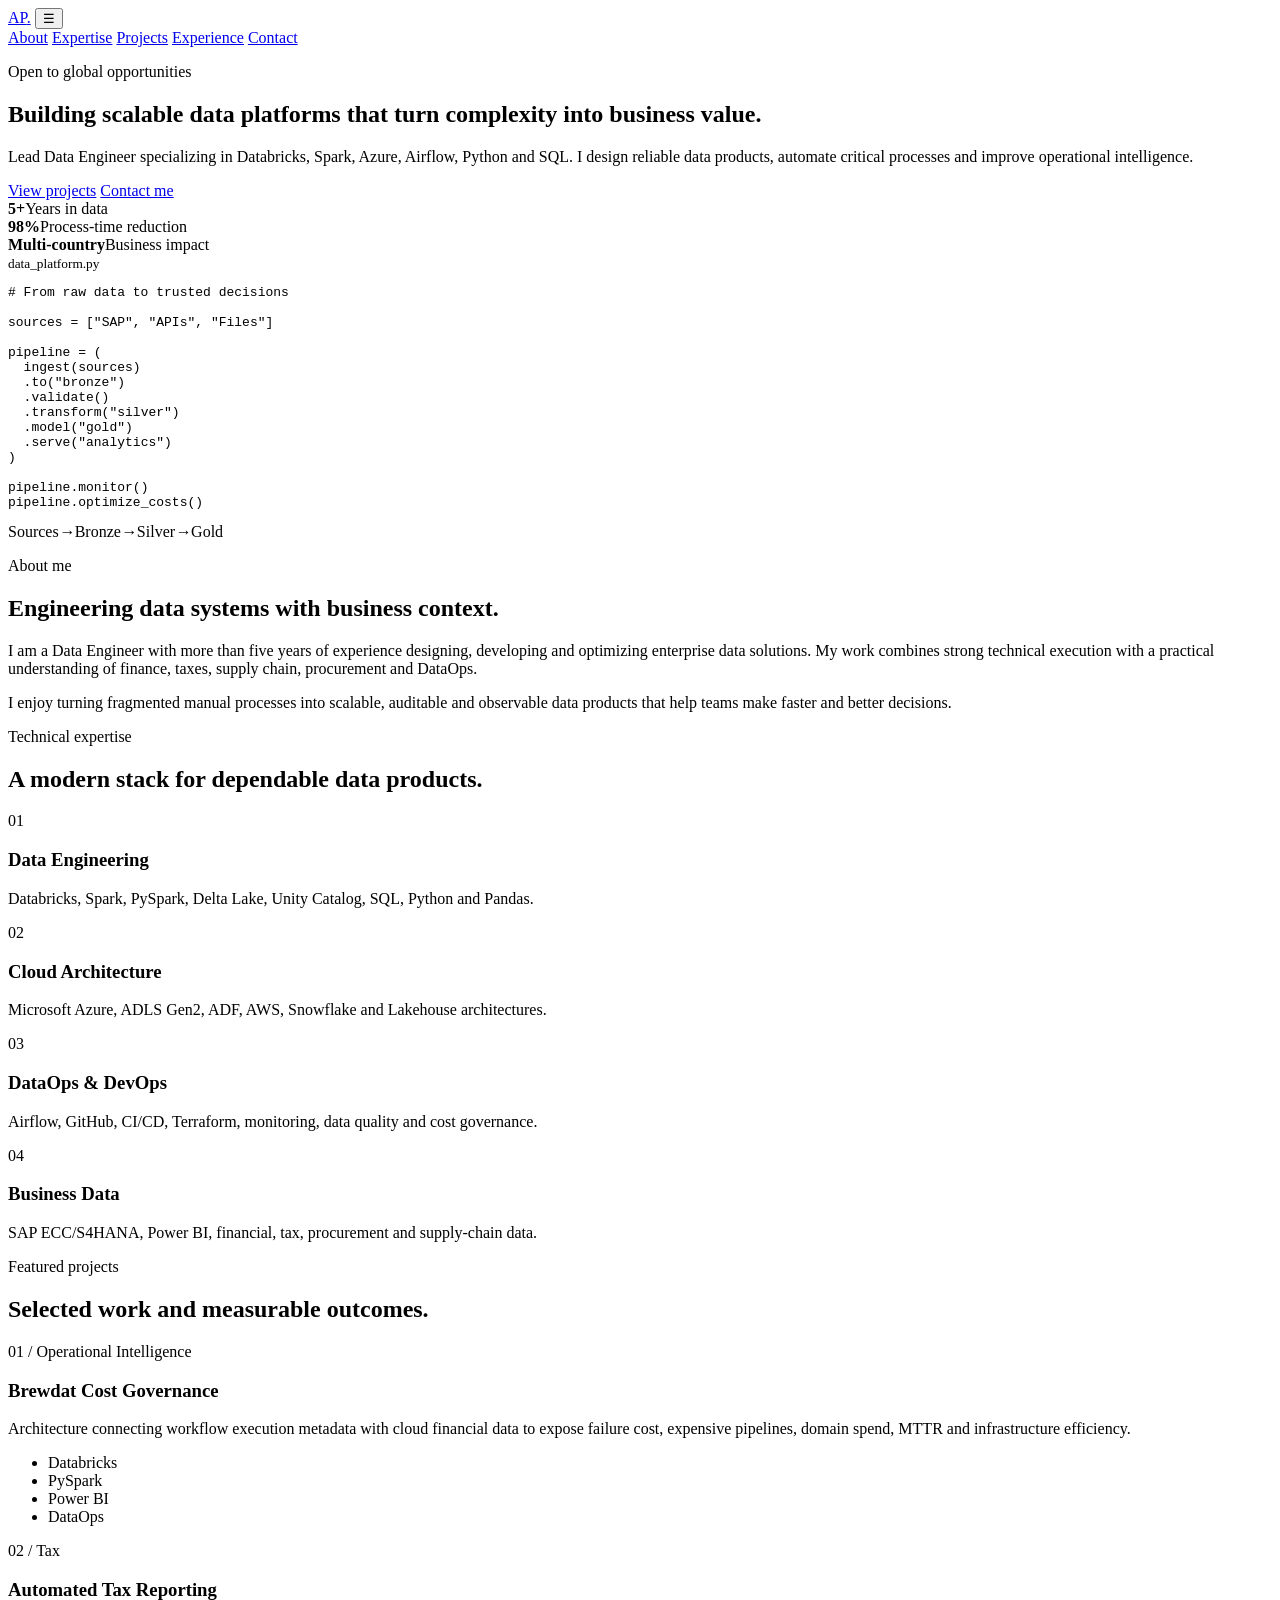
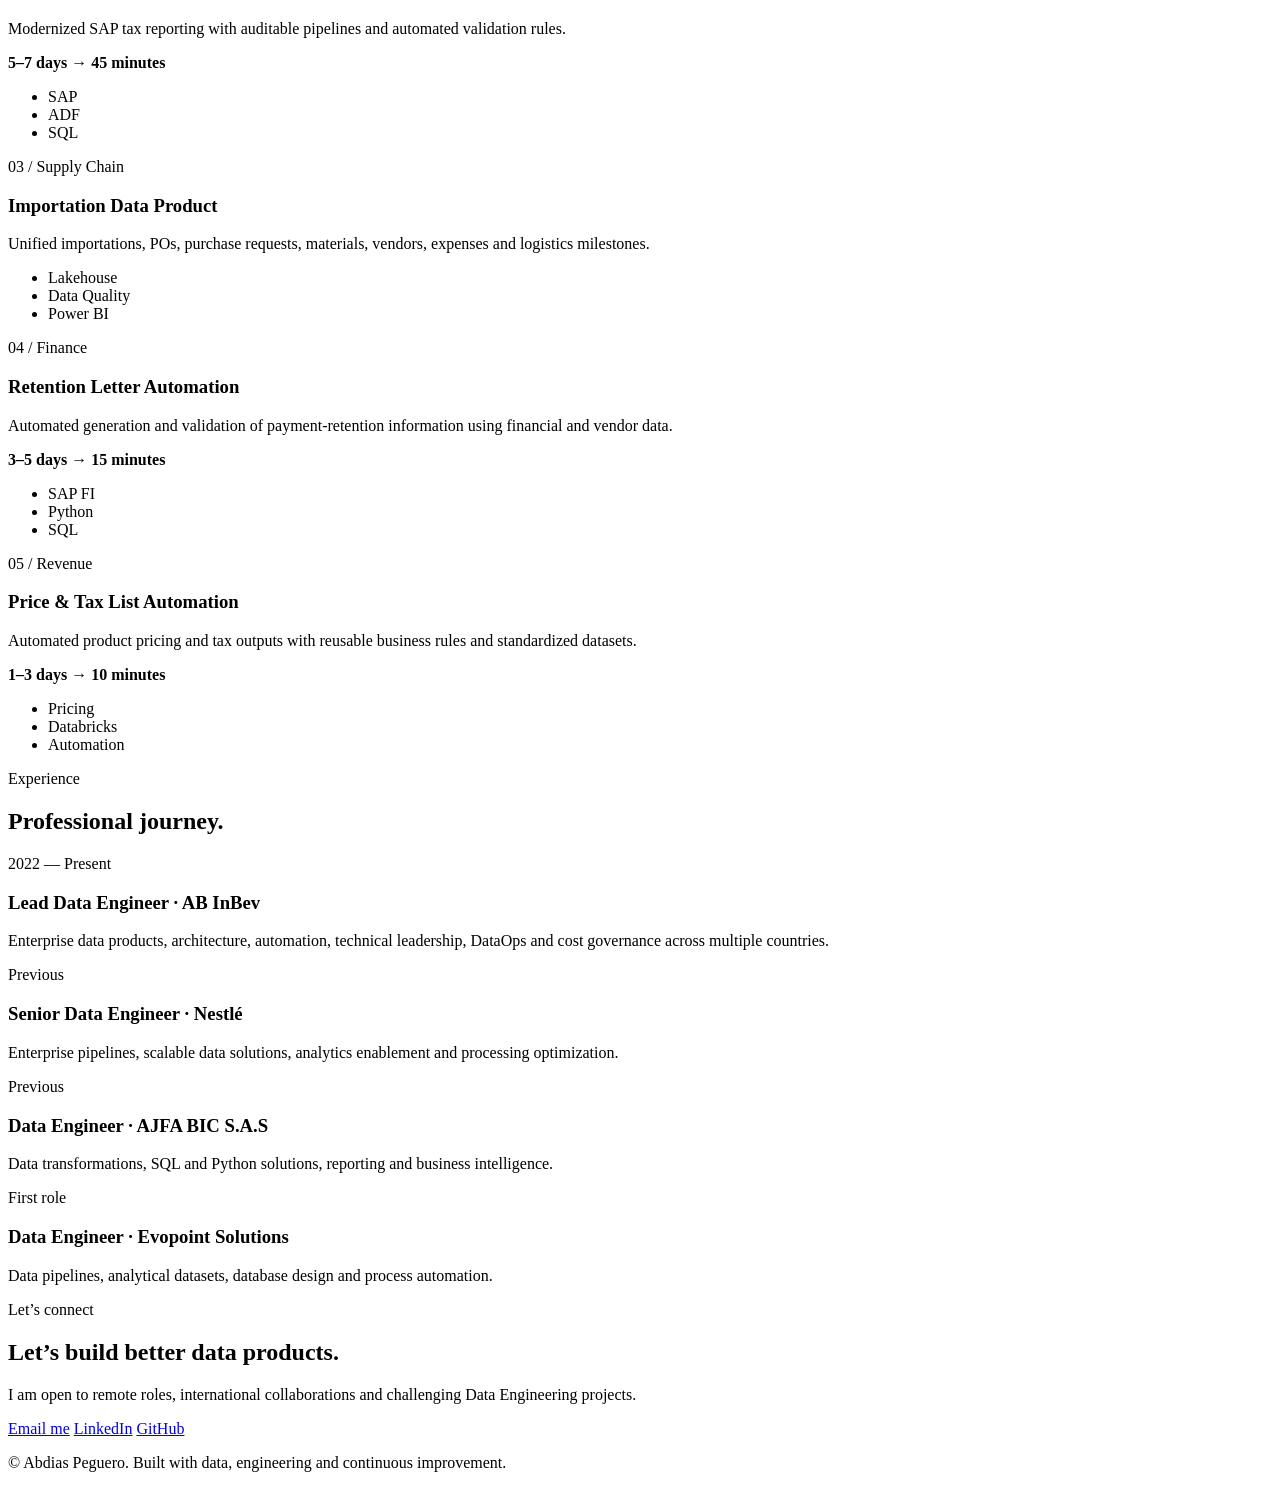
==== index.html @ fe5530bf "moving index" ====
<!DOCTYPE html>
<html lang="en">
<head>
  <meta charset="UTF-8" />
  <meta name="viewport" content="width=device-width, initial-scale=1.0" />
  <meta name="description" content="Abdias Peguero — Lead Data Engineer portfolio." />
  <meta name="theme-color" content="#07111f" />
  <title>Abdias Peguero | Lead Data Engineer</title>
  <link rel="preconnect" href="https://fonts.googleapis.com">
  <link rel="preconnect" href="https://fonts.gstatic.com" crossorigin>
  <link href="https://fonts.googleapis.com/css2?family=Inter:wght@400;500;600;700&family=Space+Grotesk:wght@500;600;700&display=swap" rel="stylesheet">
  <link rel="stylesheet" href="assets/styles.css" />
  <script defer src="assets/script.js"></script>
</head>
<body>
  <div class="background-grid" aria-hidden="true"></div>

  <header class="site-header">
    <a class="logo" href="#home" aria-label="Home">AP<span>.</span></a>
    <button class="menu-button" aria-label="Open navigation" aria-expanded="false">☰</button>
    <nav class="nav" aria-label="Main navigation">
      <a href="#about">About</a>
      <a href="#expertise">Expertise</a>
      <a href="#projects">Projects</a>
      <a href="#experience">Experience</a>
      <a class="nav-cta" href="#contact">Contact</a>
    </nav>
  </header>

  <main>
    <section id="home" class="hero section">
      <div class="hero-content reveal">
        <p class="eyebrow"><span class="status-dot"></span> Open to global opportunities</p>
        <h1>Building scalable data platforms that turn complexity into <span>business value.</span></h1>
        <p class="hero-copy">
          Lead Data Engineer specializing in Databricks, Spark, Azure, Airflow, Python and SQL.
          I design reliable data products, automate critical processes and improve operational intelligence.
        </p>
        <div class="hero-actions">
          <a class="button primary" href="#projects">View projects</a>
          <a class="button secondary" href="#contact">Contact me</a>
        </div>
        <div class="hero-metrics">
          <div><strong>5+</strong><span>Years in data</span></div>
          <div><strong>98%</strong><span>Process-time reduction</span></div>
          <div><strong>Multi-country</strong><span>Business impact</span></div>
        </div>
      </div>

      <div class="architecture-card reveal" aria-label="Modern data architecture diagram">
        <div class="terminal-header">
          <span></span><span></span><span></span>
          <small>data_platform.py</small>
        </div>
        <pre><code><span class="code-muted"># From raw data to trusted decisions</span>

<span class="code-purple">sources</span> = [<span class="code-green">"SAP"</span>, <span class="code-green">"APIs"</span>, <span class="code-green">"Files"</span>]

<span class="code-blue">pipeline</span> = (
  ingest(sources)
  .to(<span class="code-green">"bronze"</span>)
  .validate()
  .transform(<span class="code-green">"silver"</span>)
  .model(<span class="code-green">"gold"</span>)
  .serve(<span class="code-green">"analytics"</span>)
)

<span class="code-purple">pipeline</span>.monitor()
<span class="code-purple">pipeline</span>.optimize_costs()</code></pre>
        <div class="pipeline">
          <span>Sources</span><i>→</i><span>Bronze</span><i>→</i><span>Silver</span><i>→</i><span>Gold</span>
        </div>
      </div>
    </section>

    <section id="about" class="section split-section">
      <div class="section-heading reveal">
        <p class="eyebrow">About me</p>
        <h2>Engineering data systems with business context.</h2>
      </div>
      <div class="about-copy reveal">
        <p>
          I am a Data Engineer with more than five years of experience designing, developing and
          optimizing enterprise data solutions. My work combines strong technical execution with
          a practical understanding of finance, taxes, supply chain, procurement and DataOps.
        </p>
        <p>
          I enjoy turning fragmented manual processes into scalable, auditable and observable
          data products that help teams make faster and better decisions.
        </p>
      </div>
    </section>

    <section id="expertise" class="section">
      <div class="section-heading reveal">
        <p class="eyebrow">Technical expertise</p>
        <h2>A modern stack for dependable data products.</h2>
      </div>
      <div class="cards four-columns">
        <article class="glass-card reveal">
          <span class="card-icon">01</span>
          <h3>Data Engineering</h3>
          <p>Databricks, Spark, PySpark, Delta Lake, Unity Catalog, SQL, Python and Pandas.</p>
        </article>
        <article class="glass-card reveal">
          <span class="card-icon">02</span>
          <h3>Cloud Architecture</h3>
          <p>Microsoft Azure, ADLS Gen2, ADF, AWS, Snowflake and Lakehouse architectures.</p>
        </article>
        <article class="glass-card reveal">
          <span class="card-icon">03</span>
          <h3>DataOps & DevOps</h3>
          <p>Airflow, GitHub, CI/CD, Terraform, monitoring, data quality and cost governance.</p>
        </article>
        <article class="glass-card reveal">
          <span class="card-icon">04</span>
          <h3>Business Data</h3>
          <p>SAP ECC/S4HANA, Power BI, financial, tax, procurement and supply-chain data.</p>
        </article>
      </div>
    </section>

    <section id="projects" class="section">
      <div class="section-heading reveal">
        <p class="eyebrow">Featured projects</p>
        <h2>Selected work and measurable outcomes.</h2>
      </div>
      <div class="project-grid">
        <article class="project-card featured reveal">
          <div>
            <p class="project-number">01 / Operational Intelligence</p>
            <h3>Brewdat Cost Governance</h3>
            <p>
              Architecture connecting workflow execution metadata with cloud financial data to expose
              failure cost, expensive pipelines, domain spend, MTTR and infrastructure efficiency.
            </p>
          </div>
          <ul class="tags"><li>Databricks</li><li>PySpark</li><li>Power BI</li><li>DataOps</li></ul>
        </article>

        <article class="project-card reveal">
          <p class="project-number">02 / Tax</p>
          <h3>Automated Tax Reporting</h3>
          <p>Modernized SAP tax reporting with auditable pipelines and automated validation rules.</p>
          <strong class="impact">5–7 days → 45 minutes</strong>
          <ul class="tags"><li>SAP</li><li>ADF</li><li>SQL</li></ul>
        </article>

        <article class="project-card reveal">
          <p class="project-number">03 / Supply Chain</p>
          <h3>Importation Data Product</h3>
          <p>Unified importations, POs, purchase requests, materials, vendors, expenses and logistics milestones.</p>
          <ul class="tags"><li>Lakehouse</li><li>Data Quality</li><li>Power BI</li></ul>
        </article>

        <article class="project-card reveal">
          <p class="project-number">04 / Finance</p>
          <h3>Retention Letter Automation</h3>
          <p>Automated generation and validation of payment-retention information using financial and vendor data.</p>
          <strong class="impact">3–5 days → 15 minutes</strong>
          <ul class="tags"><li>SAP FI</li><li>Python</li><li>SQL</li></ul>
        </article>

        <article class="project-card reveal">
          <p class="project-number">05 / Revenue</p>
          <h3>Price & Tax List Automation</h3>
          <p>Automated product pricing and tax outputs with reusable business rules and standardized datasets.</p>
          <strong class="impact">1–3 days → 10 minutes</strong>
          <ul class="tags"><li>Pricing</li><li>Databricks</li><li>Automation</li></ul>
        </article>
      </div>
    </section>

    <section id="experience" class="section">
      <div class="section-heading reveal">
        <p class="eyebrow">Experience</p>
        <h2>Professional journey.</h2>
      </div>
      <div class="timeline">
        <article class="timeline-item reveal">
          <span>2022 — Present</span>
          <div><h3>Lead Data Engineer · AB InBev</h3><p>Enterprise data products, architecture, automation, technical leadership, DataOps and cost governance across multiple countries.</p></div>
        </article>
        <article class="timeline-item reveal">
          <span>Previous</span>
          <div><h3>Senior Data Engineer · Nestlé</h3><p>Enterprise pipelines, scalable data solutions, analytics enablement and processing optimization.</p></div>
        </article>
        <article class="timeline-item reveal">
          <span>Previous</span>
          <div><h3>Data Engineer · AJFA BIC S.A.S</h3><p>Data transformations, SQL and Python solutions, reporting and business intelligence.</p></div>
        </article>
        <article class="timeline-item reveal">
          <span>First role</span>
          <div><h3>Data Engineer · Evopoint Solutions</h3><p>Data pipelines, analytical datasets, database design and process automation.</p></div>
        </article>
      </div>
    </section>

    <section id="contact" class="section contact-section reveal">
      <p class="eyebrow">Let’s connect</p>
      <h2>Let’s build better data products.</h2>
      <p>I am open to remote roles, international collaborations and challenging Data Engineering projects.</p>
      <div class="hero-actions">
        <!-- Replace these placeholder links before publishing -->
        <a class="button primary" href="mailto:ajpeguero96@hotmail.com">Email me</a>
        <a class="button secondary" href="https://www.linkedin.com/abdiaspeguero" target="_blank" rel="noreferrer">LinkedIn</a>
        <a class="button secondary" href="https://github.com/AbdiasPC" target="_blank" rel="noreferrer">GitHub</a>
      </div>
    </section>
  </main>

  <footer>
    <p>© <span id="year"></span> Abdias Peguero. Built with data, engineering and continuous improvement.</p>
  </footer>
</body>
</html>
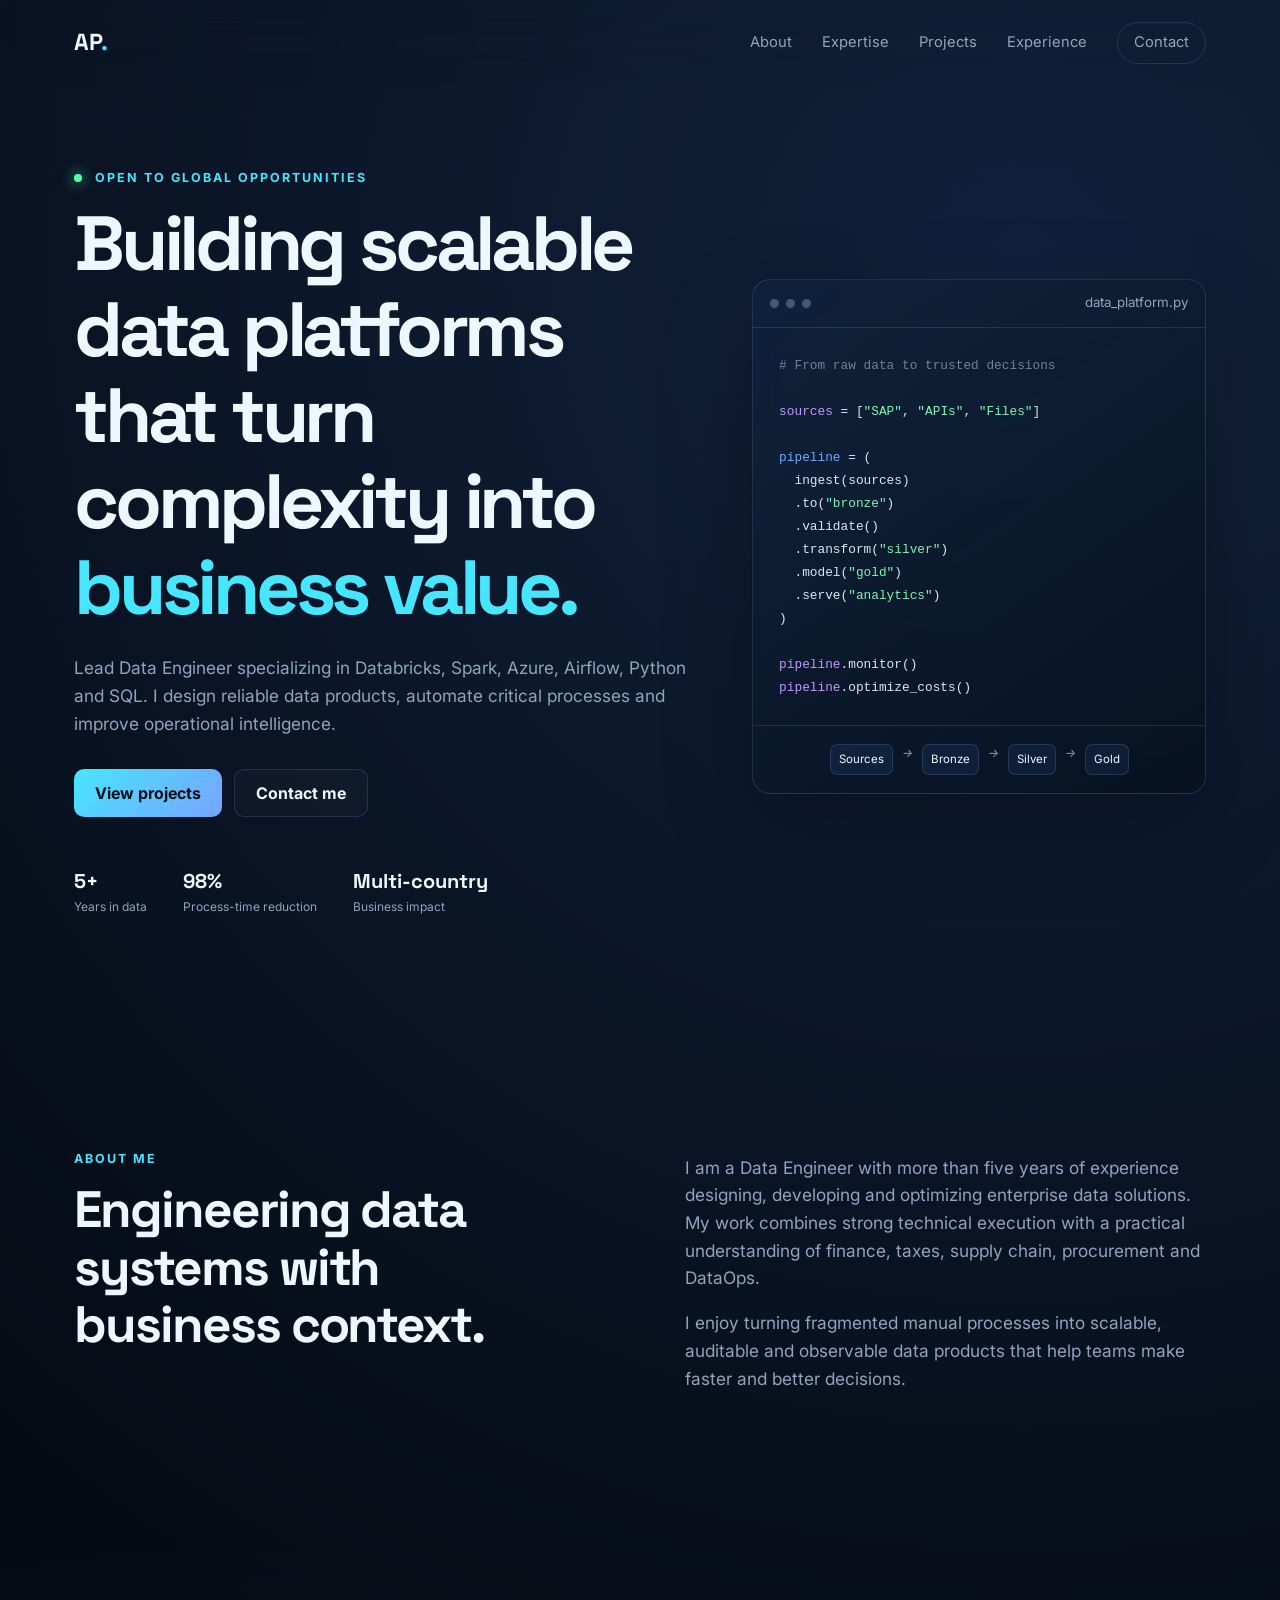
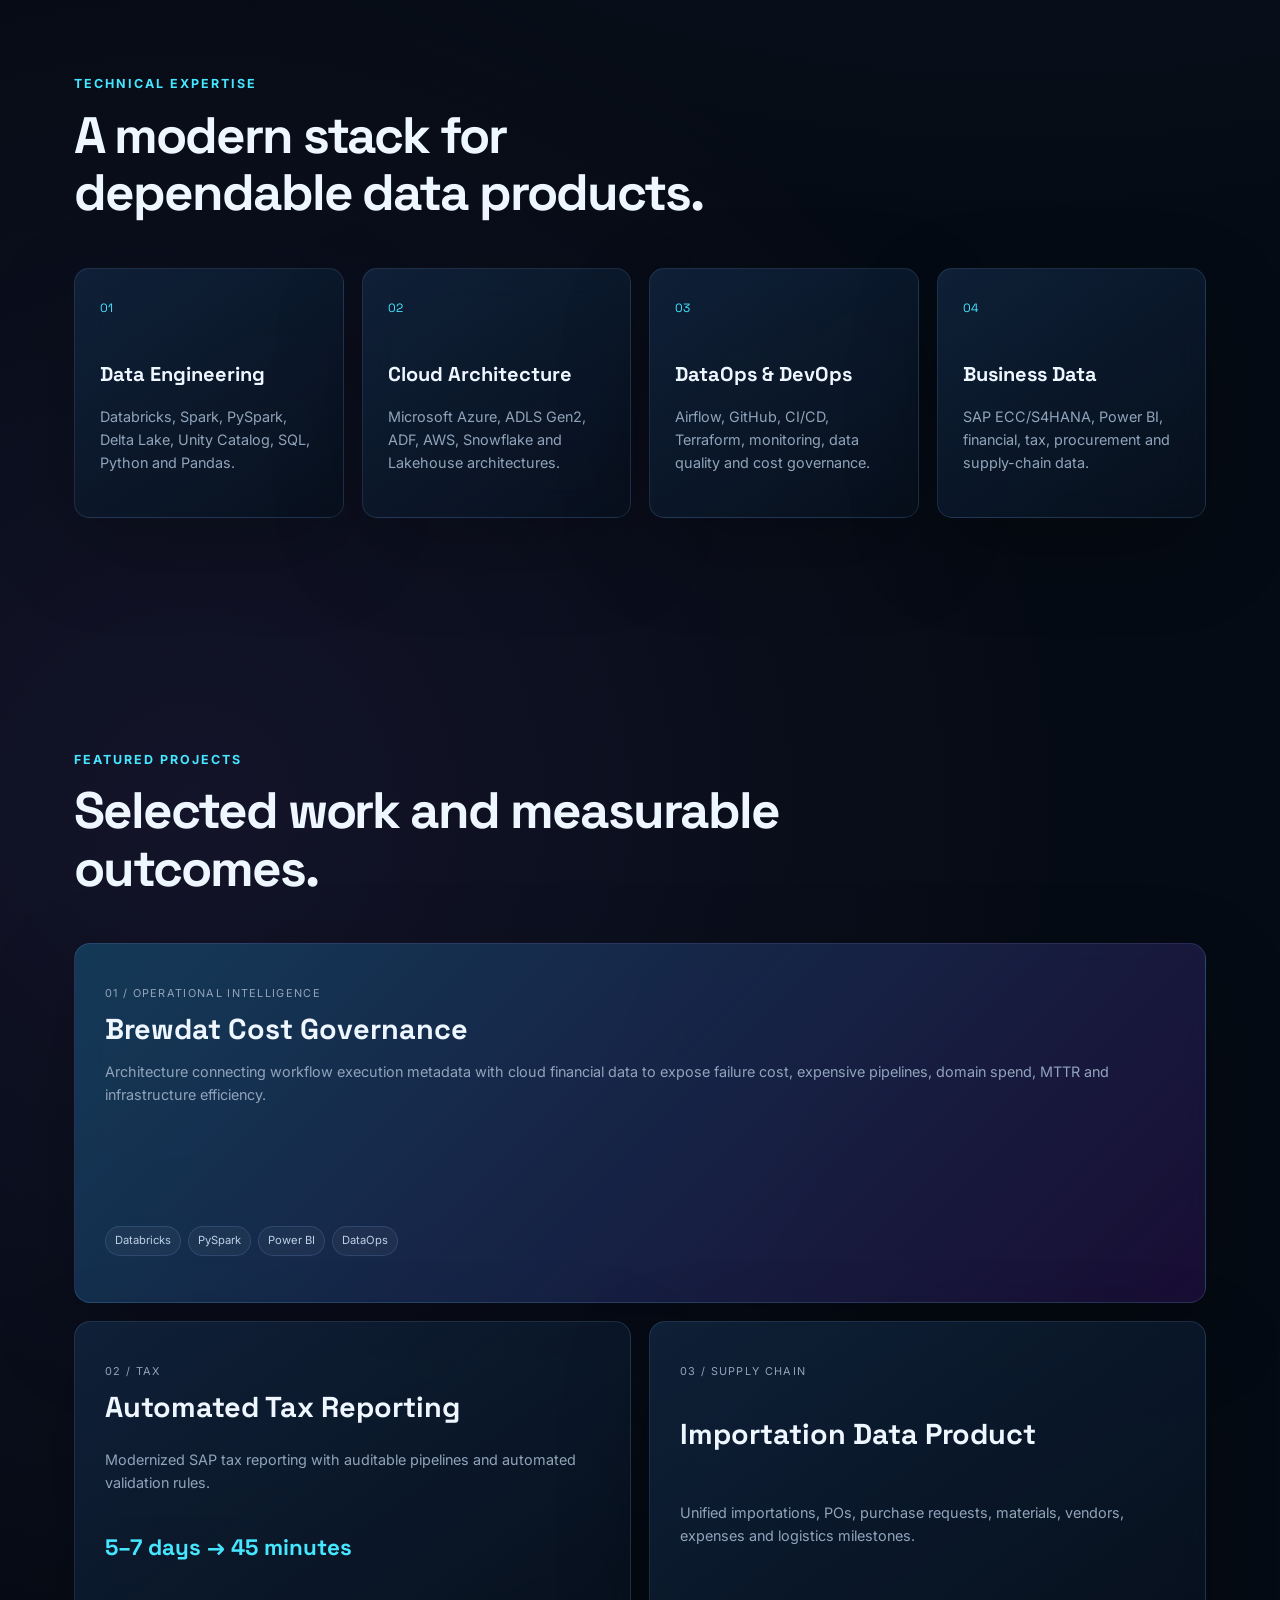
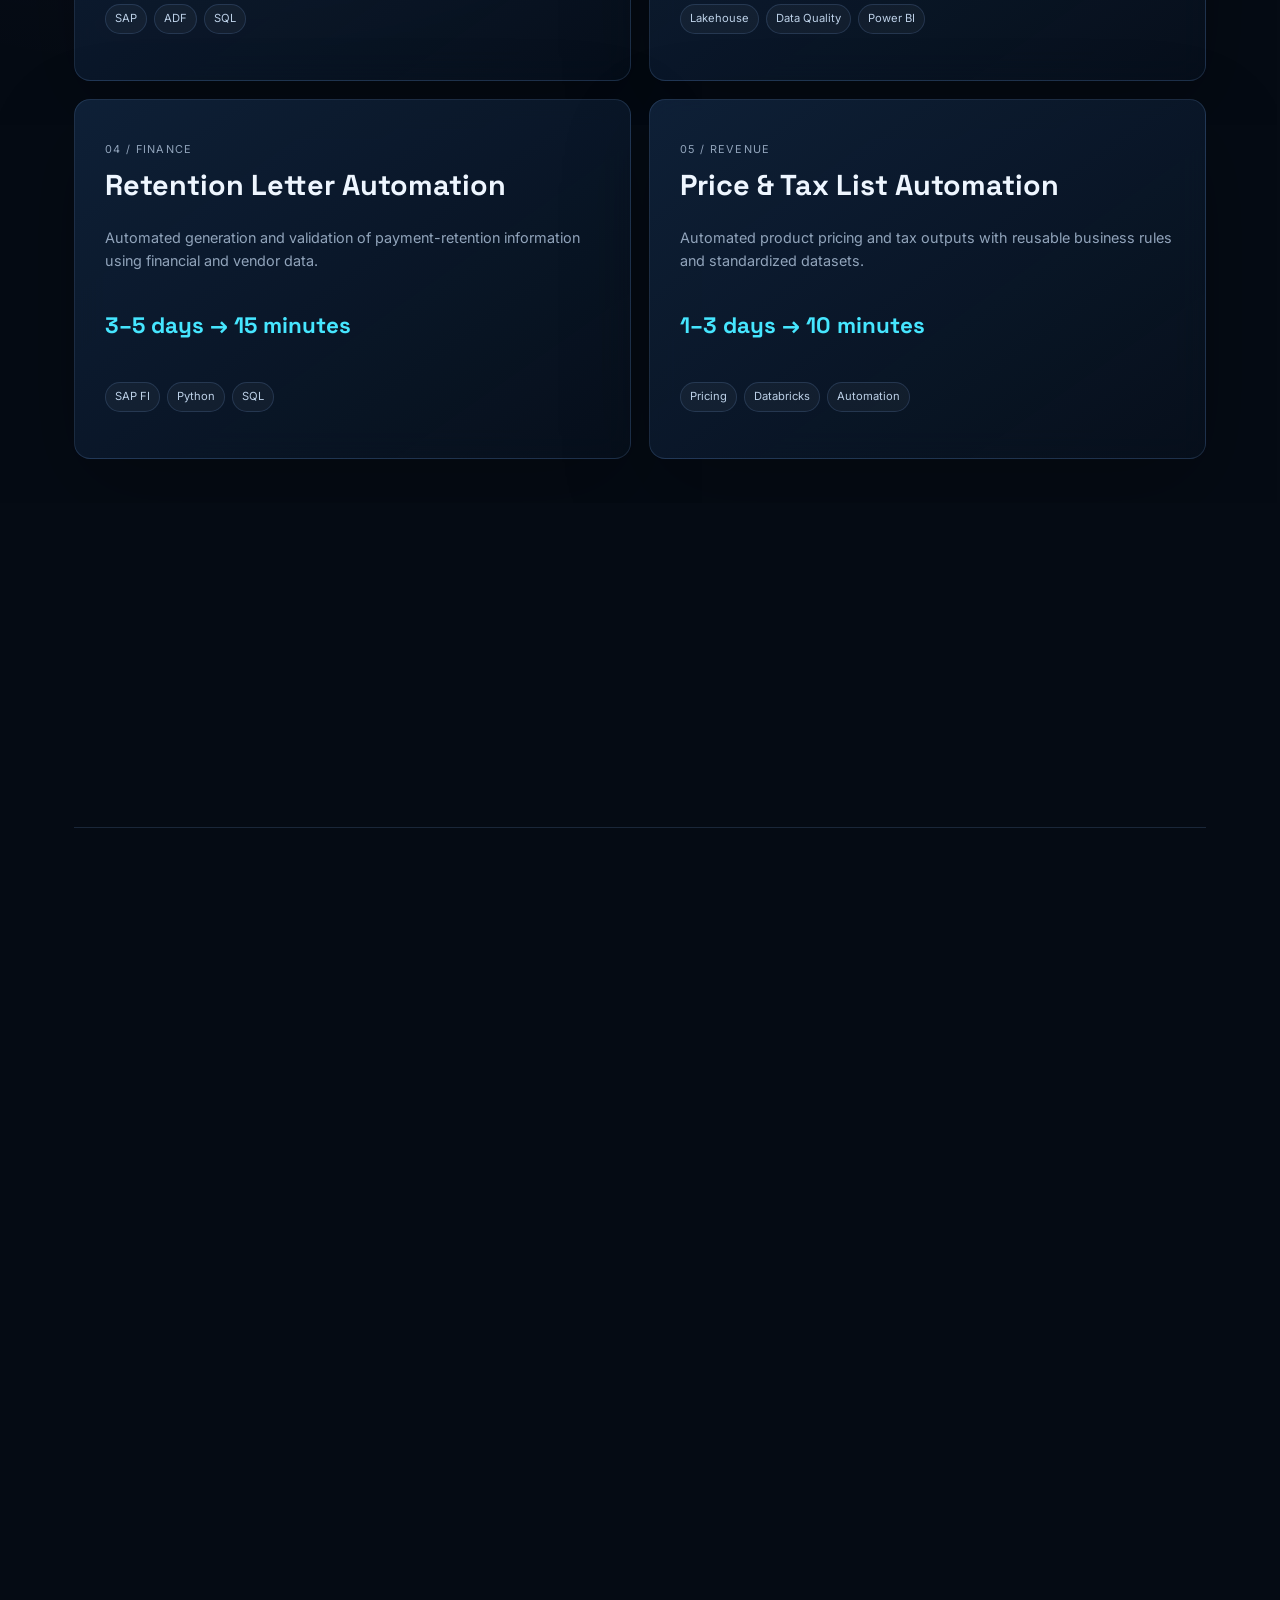
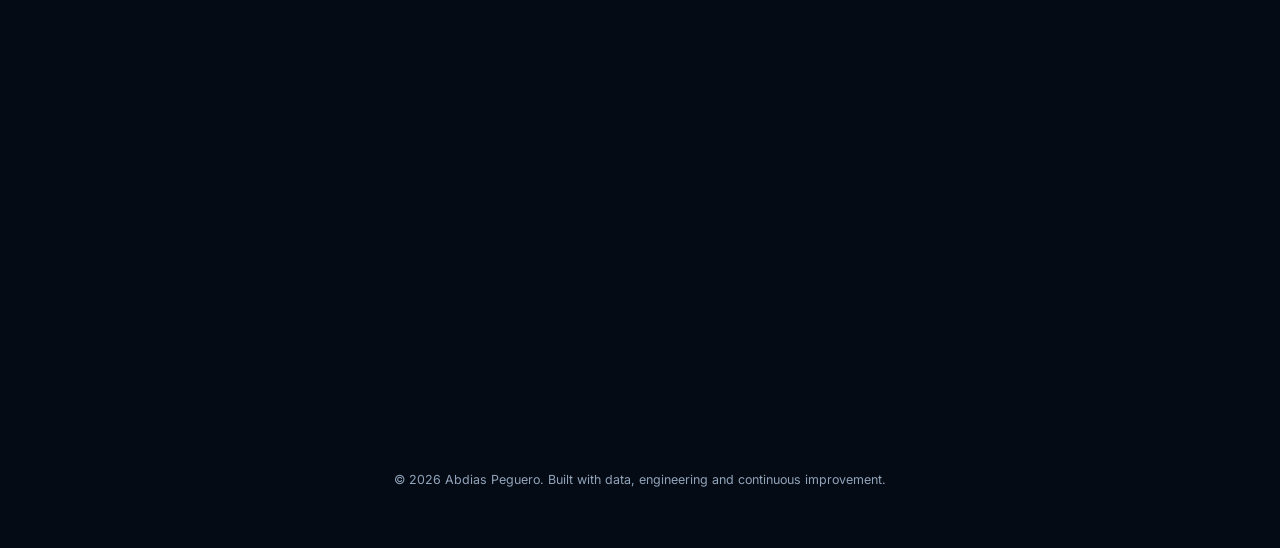
==== commit bb8a6e71: "fix linkedin page" ====
--- a/index.html
+++ b/index.html
@@ -203,7 +203,7 @@
       <div class="hero-actions">
         <!-- Replace these placeholder links before publishing -->
         <a class="button primary" href="mailto:ajpeguero96@hotmail.com">Email me</a>
-        <a class="button secondary" href="https://www.linkedin.com/abdiaspeguero" target="_blank" rel="noreferrer">LinkedIn</a>
+        <a class="button secondary" href="https://www.linkedin.com/in/abdiaspeguero" target="_blank" rel="noreferrer">LinkedIn</a>
         <a class="button secondary" href="https://github.com/AbdiasPC" target="_blank" rel="noreferrer">GitHub</a>
       </div>
     </section>
--- a/assets/styles.css
+++ b/assets/styles.css
@@ -0,0 +1,127 @@
+:root {
+  --background: #050b14;
+  --surface: rgba(13, 27, 46, 0.72);
+  --surface-solid: #0c1828;
+  --text: #eef6ff;
+  --muted: #91a4bb;
+  --line: rgba(137, 184, 255, 0.16);
+  --cyan: #46e6ff;
+  --blue: #4d8dff;
+  --purple: #a56dff;
+  --max-width: 1180px;
+}
+
+* { box-sizing: border-box; }
+html { scroll-behavior: smooth; }
+body {
+  margin: 0;
+  color: var(--text);
+  background:
+    radial-gradient(circle at 80% 5%, rgba(77, 141, 255, .17), transparent 30%),
+    radial-gradient(circle at 15% 45%, rgba(165, 109, 255, .09), transparent 28%),
+    var(--background);
+  font-family: Inter, sans-serif;
+  line-height: 1.6;
+}
+a { color: inherit; text-decoration: none; }
+.background-grid {
+  position: fixed; inset: 0; pointer-events: none; opacity: .35;
+  background-image:
+    linear-gradient(rgba(77,141,255,.055) 1px, transparent 1px),
+    linear-gradient(90deg, rgba(77,141,255,.055) 1px, transparent 1px);
+  background-size: 56px 56px;
+  mask-image: linear-gradient(to bottom, black, transparent 85%);
+}
+.site-header {
+  position: sticky; top: 0; z-index: 20;
+  display: flex; align-items: center; justify-content: space-between;
+  max-width: var(--max-width); margin: 0 auto; padding: 22px 24px;
+  backdrop-filter: blur(18px);
+}
+.logo { font-family: "Space Grotesk"; font-size: 1.45rem; font-weight: 700; }
+.logo span, h1 span, .impact { color: var(--cyan); }
+.nav { display: flex; align-items: center; gap: 30px; color: var(--muted); font-size: .92rem; }
+.nav a:hover { color: var(--text); }
+.nav-cta { border: 1px solid var(--line); border-radius: 999px; padding: 8px 16px; }
+.menu-button { display: none; border: 0; background: transparent; color: white; font-size: 1.5rem; }
+.section { max-width: var(--max-width); margin: 0 auto; padding: 110px 24px; position: relative; }
+.hero { min-height: 85vh; display: grid; grid-template-columns: 1.15fr .85fr; gap: 64px; align-items: center; padding-top: 70px; }
+.eyebrow { color: var(--cyan); font-size: .78rem; font-weight: 700; letter-spacing: .16em; text-transform: uppercase; }
+.status-dot { display: inline-block; width: 8px; height: 8px; margin-right: 8px; border-radius: 50%; background: #55ffa6; box-shadow: 0 0 14px #55ffa6; }
+h1, h2, h3 { font-family: "Space Grotesk", sans-serif; line-height: 1.12; margin-top: 0; }
+h1 { font-size: clamp(3rem, 6vw, 5.6rem); letter-spacing: -.055em; margin-bottom: 24px; }
+h2 { font-size: clamp(2.2rem, 4vw, 3.7rem); letter-spacing: -.04em; }
+h3 { font-size: 1.25rem; }
+.hero-copy { max-width: 690px; color: var(--muted); font-size: 1.08rem; }
+.hero-actions { display: flex; flex-wrap: wrap; gap: 12px; margin-top: 32px; }
+.button { display: inline-flex; align-items: center; justify-content: center; min-height: 48px; padding: 0 21px; border-radius: 10px; font-weight: 700; transition: .2s ease; }
+.button:hover { transform: translateY(-2px); }
+.primary { color: #031019; background: linear-gradient(135deg, var(--cyan), #77a3ff); }
+.secondary { border: 1px solid var(--line); background: rgba(255,255,255,.025); }
+.hero-metrics { display: flex; gap: 36px; margin-top: 48px; }
+.hero-metrics div { display: flex; flex-direction: column; }
+.hero-metrics strong { font-family: "Space Grotesk"; font-size: 1.25rem; }
+.hero-metrics span { color: var(--muted); font-size: .75rem; }
+.architecture-card, .glass-card, .project-card {
+  border: 1px solid var(--line);
+  background: linear-gradient(145deg, rgba(16,35,60,.88), rgba(7,16,29,.78));
+  box-shadow: 0 30px 90px rgba(0,0,0,.24);
+  backdrop-filter: blur(16px);
+}
+.architecture-card { border-radius: 18px; overflow: hidden; transform: perspective(1000px) rotateY(-4deg); }
+.terminal-header { height: 48px; display: flex; align-items: center; gap: 7px; padding: 0 17px; border-bottom: 1px solid var(--line); }
+.terminal-header span { width: 9px; height: 9px; border-radius: 50%; background: #465970; }
+.terminal-header small { margin-left: auto; color: var(--muted); }
+pre { margin: 0; padding: 26px; overflow: auto; color: #d9e8f8; font-size: .8rem; line-height: 1.8; }
+.code-muted { color: #6f8299; }.code-purple { color: #c495ff; }.code-green { color: #7bf5b0; }.code-blue { color: #6faaff; }
+.pipeline { display: flex; flex-wrap: wrap; justify-content: center; gap: 9px; padding: 18px; border-top: 1px solid var(--line); color: var(--muted); font-size: .72rem; }
+.pipeline span { color: var(--text); background: rgba(77,141,255,.09); border: 1px solid var(--line); border-radius: 7px; padding: 5px 8px; }
+.split-section { display: grid; grid-template-columns: 1fr 1fr; gap: 90px; }
+.section-heading { max-width: 720px; margin-bottom: 46px; }
+.about-copy { color: var(--muted); font-size: 1.08rem; }
+.cards { display: grid; gap: 18px; }
+.four-columns { grid-template-columns: repeat(4, 1fr); }
+.glass-card { min-height: 250px; border-radius: 15px; padding: 25px; }
+.glass-card p, .project-card p { color: var(--muted); font-size: .9rem; }
+.card-icon { display: inline-block; margin-bottom: 45px; color: var(--cyan); font-family: "Space Grotesk"; font-size: .75rem; }
+.project-grid { display: grid; grid-template-columns: repeat(2, 1fr); gap: 18px; }
+.project-card { min-height: 330px; padding: 30px; border-radius: 16px; display: flex; flex-direction: column; justify-content: space-between; }
+.project-card.featured { grid-column: span 2; min-height: 360px; background: linear-gradient(135deg, rgba(20,63,94,.88), rgba(32,15,63,.75)); }
+.project-number { text-transform: uppercase; letter-spacing: .12em; font-size: .68rem !important; }
+.project-card h3 { font-size: 1.8rem; margin-bottom: 10px; }
+.tags { display: flex; flex-wrap: wrap; gap: 7px; padding: 0; list-style: none; }
+.tags li { color: #bcd0e7; background: rgba(255,255,255,.04); border: 1px solid var(--line); padding: 5px 9px; border-radius: 999px; font-size: .7rem; }
+.impact { display: block; margin: 22px 0; font-family: "Space Grotesk"; font-size: 1.4rem; }
+.timeline { border-top: 1px solid var(--line); }
+.timeline-item { display: grid; grid-template-columns: 180px 1fr; gap: 30px; padding: 34px 0; border-bottom: 1px solid var(--line); }
+.timeline-item > span { color: var(--cyan); font-size: .82rem; }
+.timeline-item p { color: var(--muted); margin-bottom: 0; }
+.contact-section { margin-bottom: 80px; border: 1px solid var(--line); border-radius: 22px; padding: 80px; text-align: center; background: radial-gradient(circle at top, rgba(77,141,255,.15), transparent 55%), var(--surface); }
+.contact-section p { max-width: 650px; margin-left: auto; margin-right: auto; color: var(--muted); }
+.contact-section .hero-actions { justify-content: center; }
+footer { max-width: var(--max-width); margin: 0 auto; padding: 28px 24px 45px; color: var(--muted); font-size: .78rem; text-align: center; }
+.reveal { opacity: 0; transform: translateY(24px); transition: opacity .7s ease, transform .7s ease; }
+.reveal.visible { opacity: 1; transform: translateY(0); }
+
+@media (max-width: 900px) {
+  .hero, .split-section { grid-template-columns: 1fr; }
+  .hero { padding-top: 45px; }
+  .architecture-card { transform: none; }
+  .four-columns { grid-template-columns: repeat(2, 1fr); }
+  .nav { display: none; position: absolute; top: 70px; left: 20px; right: 20px; flex-direction: column; padding: 22px; border: 1px solid var(--line); border-radius: 14px; background: #091421; }
+  .nav.open { display: flex; }
+  .menu-button { display: block; }
+}
+@media (max-width: 620px) {
+  .section { padding: 80px 19px; }
+  h1 { font-size: 3.2rem; }
+  .hero-metrics { display: grid; grid-template-columns: 1fr 1fr; gap: 18px; }
+  .four-columns, .project-grid { grid-template-columns: 1fr; }
+  .project-card.featured { grid-column: auto; }
+  .timeline-item { grid-template-columns: 1fr; gap: 8px; }
+  .contact-section { margin-left: 14px; margin-right: 14px; padding: 60px 20px; }
+}
+@media (prefers-reduced-motion: reduce) {
+  html { scroll-behavior: auto; }
+  .reveal { opacity: 1; transform: none; transition: none; }
+}
